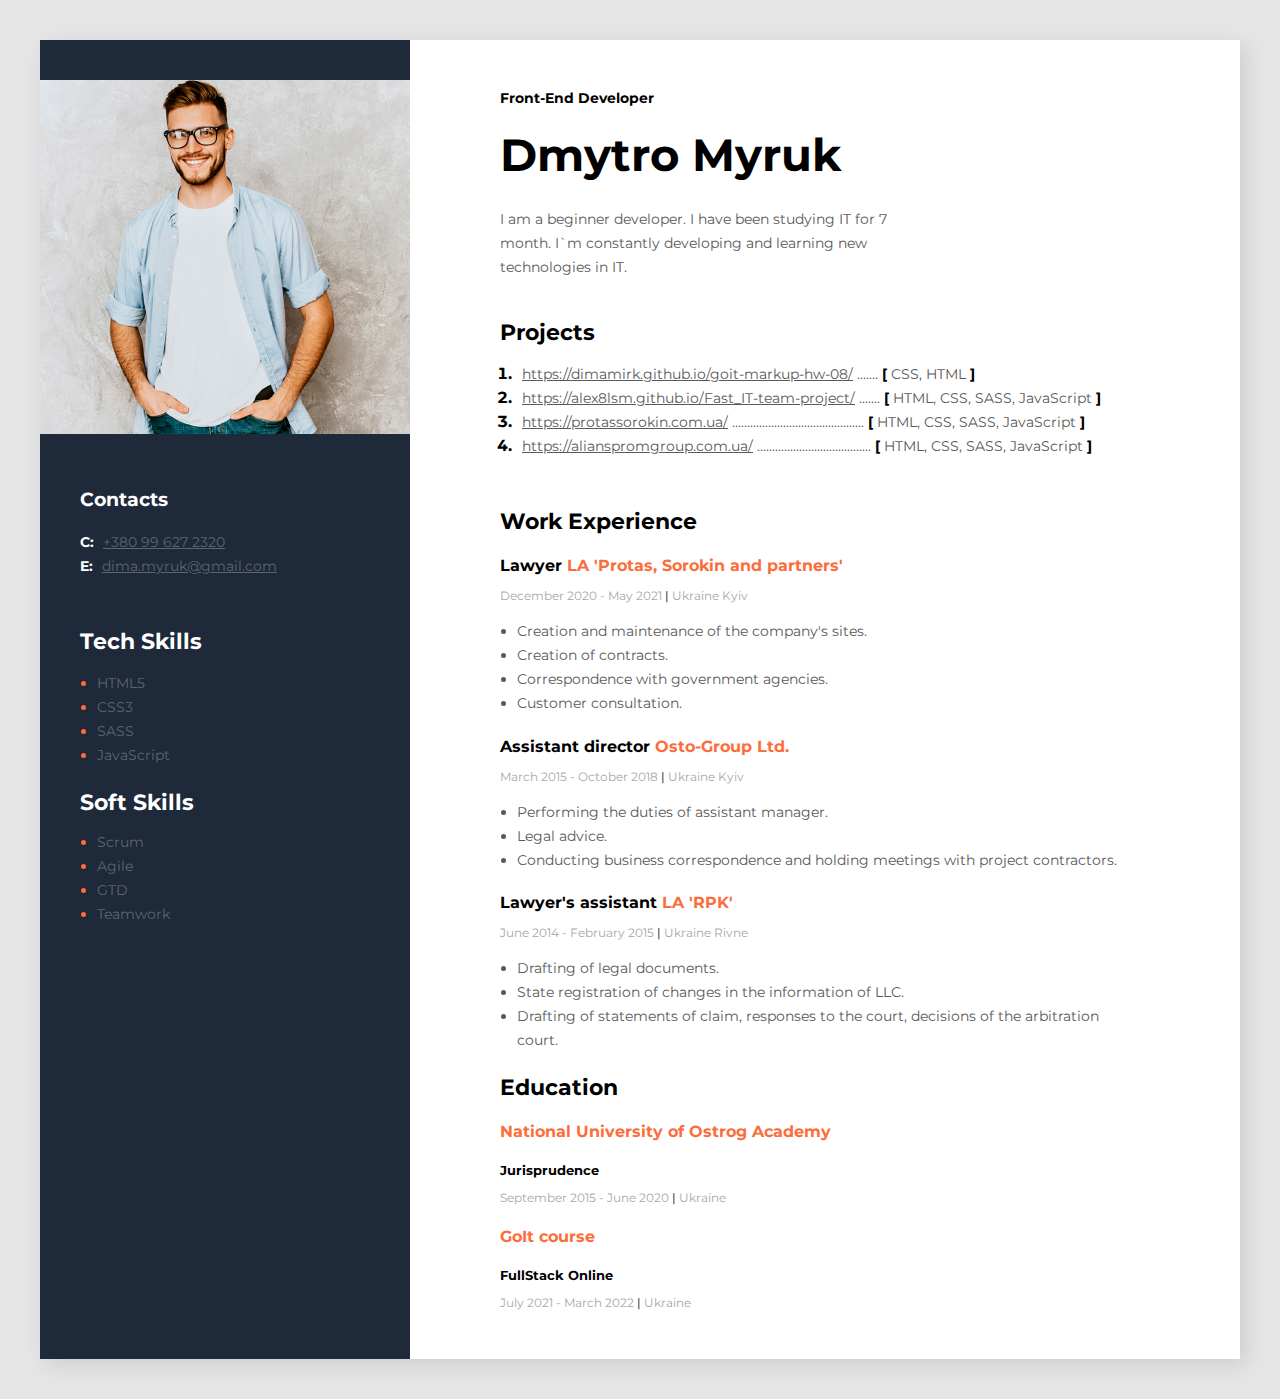
==== index.html @ 43bbacfa "rename resume.html" ====
<!DOCTYPE html>
<html lang="en">
<head>
    <meta charset="UTF-8">
    <meta http-equiv="X-UA-Compatible" content="IE=edge">
    <meta name="viewport" content="width=device-width, initial-scale=1.0">
    

    <link rel="preconnect" href="https://fonts.gstatic.com">
    <link href="https://fonts.googleapis.com/css2?family=Montserrat:ital,wght@0,700;1,400&display=swap" rel="stylesheet">
    <link rel="stylesheet" href="css/style.css">
    <title>Document</title>
</head>
<body>
    <!--main container -->
        <div class="main-container">
                <!--Main content section-->
                <div class='main-content-section'>
                    <!--about me section -->
                    <div class="about-me-section">
                    <h2 class="about-me-profession"> Front-End Developer</h2>
                    <h1 class="about-me-name">Dmytro Myruk<h1>

                        <p class="about-me-description">I am a beginner developer. I have been studying IT for 7 month. I`m constantly developing and learning new technologies in IT.</p>
                    </div>
                    <!--My project sections-->
                    <div class="my-project-section">  
                        <h3 class="main-content-title">Projects</h3>

                        <ol class="my-projects-list">
                            <li class="my-projects-item">
                                <span class="my-projects-text">
                                    <a href="https://dimamirk.github.io/goit-markup-hw-08/" class="my-projects-link">https://dimamirk.github.io/goit-markup-hw-08/</a>
                                    .......
                                    <span class="my-projects-bracket">[</span> CSS, HTML <span class="my-projects-bracket">]</span>
                               </span>
                            </li>
                            <li class="my-projects-item">
                                <span class="my-projects-text">
                                    <a href="https://alex8lsm.github.io/Fast_IT-team-project/" class="my-projects-link">https://alex8lsm.github.io/Fast_IT-team-project/</a>
                                    .......
                                    <span class="my-projects-bracket">[</span> HTML, CSS, SASS, JavaScript <span class="my-projects-bracket">]</span>
                                </span>
                            </li>
                            <li class="my-projects-item">
                                <span class="my-projects-text">                    
                                    <a href="https://protassorokin.com.ua/" class="my-projects-link"> https://protassorokin.com.ua/</a>
                                    ............................................
                                    <span class="my-projects-bracket">[</span> HTML, CSS, SASS, JavaScript <span class="my-projects-bracket">]</span>
                                </span>
                            </li>
                             <li class="my-projects-item">
                                <span class="my-projects-text">                    
                                    <a href="https://alianspromgroup.com.ua/" class="my-projects-link"> https://alianspromgroup.com.ua/</a>
                                    ......................................
                                    <span class="my-projects-bracket">[</span> HTML, CSS, SASS, JavaScript <span class="my-projects-bracket">]</span>
                                </span>
                            </li>
                        </ol>
                        <!--my Work Experience-->
                    </div>

                <div class="my-work-experience-section">
                        <h3 class="main-content-title">Work Experience</h3>
                        <!--company 3-->
                        <div class ="my-work-experience-company-block">
                            <h4 class="my-work-experience-position">Lawyer <span class="my-work-experience-company">LA 'Protas, Sorokin and partners'</span></h4>
                            <p class = "my-work-experience-period">December 2020 - May 2021 <span class="my-work-experience-divider">|</span> Ukraine Kyiv</p>
                            <ul class = "my-work-experience-duties">
                                <li class = "my-work-experience-duty">Сreation and maintenance of the company's sites.</li>
                                <li class = "my-work-experience-duty">Сreation of contracts.</li>
                                <li class = "my-work-experience-duty">Correspondence with government agencies.</li>
                                <li class = "my-work-experience-duty">Customer consultation.</li>
                            </ul> 
                        </div>
                        <!--company 2-->
                        <div class ="my-work-experience-company-block">
                            <h4 class="my-work-experience-position">Assistant director <span class="my-work-experience-company">Osto-Group Ltd.</span></h4>
                            <p class = "my-work-experience-period">March 2015 - October 2018 <span class="my-work-experience-divider">|</span> Ukraine Kyiv</p>
                            <ul class = "my-work-experience-duties">
                                <li class = "my-work-experience-duty">Performing the duties of assistant manager.</li>
                                <li class = "my-work-experience-duty">Legal advice.</li>
                                <li class = "my-work-experience-duty">Сonducting business correspondence and holding meetings with project contractors.</li>
                            </ul>
                        </div>
                        <!--company1-->
                        <div class ="my-work-experience-company-block">
                            <h4 class="my-work-experience-position">Lawyer's assistant <span class="my-work-experience-company">LA 'RPK'</span></h4>
                            <p class = "my-work-experience-period">June 2014 - February 2015 <span class="my-work-experience-divider">|</span> Ukraine Rivne</p>
                            <ul class = "my-work-experience-duties">
                                <li class = "my-work-experience-duty">Drafting of legal documents.</li>
                                <li class = "my-work-experience-duty">State registration of changes in the information of LLC.</li>
                                <li class = "my-work-experience-duty">Drafting of statements of claim, responses to the court, decisions of the arbitration court.</li>
                            </ul>
                        </div>
                    </div>
                        
                    <div class="my-education-section">
                        <!--Education block-->
                        <h3 class="main-content-title">Education</h3>
                        <h4><span class="my-work-experience-company">National University of Ostrog Academy</span></h4>
                        <h5 class="my-education-section__specialization">Jurisprudence</h5>
                        <p class = "my-work-experience-period">September 2015 - June 2020 <span class="my-work-experience-divider">|</span> Ukraine</p>
                    </div>
                     <div class="my-education-section">
                        <!--Education block-->
                        <h4><span class="my-work-experience-company">GoIt course</span></h4>
                        <h5 class="my-education-section__specialization">FullStack Online</h5>
                        <p class = "my-work-experience-period"> July 2021 - March 2022 <span class="my-work-experience-divider">|</span> Ukraine</p>
                    </div>
        </div>
        <!--sitebar section-->
        <aside class="sitebar-section">
            <img src="img/photo.jpg" alt="my photo">
           
            <!--Contacts section-->
            <div class="Contacts-section">
                <h3>Contacts</h3>
                <div>
                  <span class="Contacts-section-type"> C:</span> 
                    <a class ="Contacts-section-link" href="tel:+380996272320">+380 99 627 2320</a>
                </div>
                <div>
                   <span class="Contacts-section-type"> E:</span>
                    <a class="Contacts-section-link" href="mailto:dima.myruk@gmail.com">dima.myruk@gmail.com</a>
                </div>
            </div>
            <!--tech skill section-->
            <div class="Tech-Skills-section">
                <h3 class="sitebar-title">Tech Skills</h3>
                <ul class="Tech-Skills-list">
                    <li class="Tech-Skills-item"><span class="Tech-Skills-item-text">HTML5</span> </li>
                    <li class="Tech-Skills-item"><span class="Tech-Skills-item-text">CSS3</span></li>
                    <li class="Tech-Skills-item"><span class="Tech-Skills-item-text">SASS</span> </li>
                    <li class="Tech-Skills-item"><span class="Tech-Skills-item-text">JavaScript</span></li>
                    <!-- <li class="Tech-Skills-item"><span class="Tech-Skills-item-text">React.js</span></li>
                    <li class="Tech-Skills-item"><span class="Tech-Skills-item-text">Node.js</span></li> -->
                </ul>
            </div>
            <!--Soft skills-->
            <div>
                <h3 class="sitebar-title"><span id="Skills-margin-left"> Soft Skills</span> </h3>
                <ul class="Soft-Skills-list">
                    <li class="Soft-Skills-item"><span class="Soft-Skills-item-text">Scrum</span> </li>
                    <li class="Soft-Skills-item"><span class="Soft-Skills-item-text">Agile</span></li>
                    <li class="Soft-Skills-item"><span class="Soft-Skills-item-text">GTD</span></li>
                    <li class="Soft-Skills-item"><span class="Soft-Skills-item-text">Teamwork</span></li> 
                </ul>
            </div>
        </aside>
   </div>
</body>
</html>
---- css/style.css ----
body {
  background-color: #e5e5e5;
  font-family: 'Montserrat', sans-serif;
}
.main-container {
  display: flex;
  flex-direction: row-reverse;
  width: 1200px;
  height: 1319px;
  background-color: white;
  margin: 40px auto;
  box-shadow: 6px 6px 20px rgba(0, 0, 0, 0.1);
}
/* About me section */
.about-me-section {
  margin: 0 0 40px 0;
}

.about-me-profession {
  font-size: 700;
  color: #000;
  font-style: normal;
  font-weight: bold;
  font-size: 14px;
  line-height: 17px;
  margin: 0 0 20px 0;
}
.about-me-name {
  font-style: normal;
  font-weight: bold;
  font-size: 45px;
  line-height: 55px;
  color: #000;
  margin: 0 0 25px 0;
}

.about-me-description {
  font-family: Montserrat;
  width: 400px;
  font-style: normal;
  font-weight: normal;
  font-size: 14px;
  line-height: 24px;
  color: #595959;
}
/* My projects section */
.my-projects-item {
  color: #000;
  font-weight: bold;
}
.my-projects-text {
  font-style: normal;
  font-weight: normal;
  font-size: 14px;
  line-height: 24px;
  color: #595959;
  margin-left: 5px;
}
.my-projects-link {
  font-style: normal;
  font-weight: normal;
  font-size: 14px;
  line-height: 24px;
  color: #595959;
}
.my-projects-bracket {
  font-style: normal;
  font-weight: bold;
  font-size: 14px;
  line-height: 24px;
  color: #000000;
}
.my-project-section {
  margin-bottom: 50px;
}

.main-content-section {
  padding: 50px 90px;
}
.main-content-title {
  font-style: normal;
  font-weight: bold;
  font-size: 22px;
  line-height: 27px;
  color: #000;
  margin-bottom: 10px;
}
.my-projects-list {
  padding: 0 0 0 17px;
}

/* My work experience */

.my-work-experience-company {
  color: #fb6d3a;
}
.my-work-experience-position {
  font-style: normal;
  font-weight: bold;
  font-size: 16px;
  line-height: 20px;
  margin-bottom: 10px;
}
.my-work-experience-period {
  font-style: normal;
  font-weight: normal;
  font-size: 12px;
  line-height: 15px;
  color: #a8a8a8;
  margin-bottom: 10px;
}
.my-work-experience-divider {
  color: #000;
}
.my-work-experience-duties {
  padding-left: 17px;
}
.my-work-experience-duty {
  font-style: normal;
  font-weight: normal;
  font-size: 14px;
  line-height: 24px;
  color: #595959;
}
.my-work-experience-company-block {
  margin: 0 15px 0 0;
}
/* Education */
.my-education-section__specialization {
  margin: 10px 0;
}
/* Sitebar-section */
.sitebar-section {
  background-color: #1e2939;
  color: #ffffff;
  width: 370px;
  padding-top: 40px;
}
.Contacts-section,
.Tech-Skills-section {
  margin: 50px 0 0 40px;
}
.sitebar-title {
  font-style: normal;
  font-weight: bold;
  font-size: 22px;
  line-height: 27px;
  margin-bottom: 10px;
}
/* contacts section */
.Contacts-section-type {
  font-style: normal;
  font-weight: bold;
  font-size: 14px;
  line-height: 24px;
  margin-right: 5px;
}
.Contacts-section-link {
  color: #5d6570;
  font-style: normal;
  font-weight: normal;
  font-size: 14px;
  line-height: 24px;
}
/* Tech-Skills */
.Tech-Skills-list {
  padding: 0 0 0 17px;
}
.Tech-Skills-item {
  color: #fb6d3a;
  font-style: normal;
  font-weight: normal;
  font-size: 14px;
  line-height: 24px;
}
.Tech-Skills-list {
  color: #e5e5e5;
}
#Skills-margin-left {
  margin-left: 40px;
}
.Tech-Skills-item-text {
  color: #5d6570;
  font-style: normal;
  font-weight: normal;
  font-size: 14px;
  line-height: 24px;
}
.Soft-Skills-list {
  color: #fb6d3a;
  font-style: normal;
  font-weight: bold;
  font-size: 14px;
  line-height: 24px;
  margin-left: 17px;
}
.Soft-Skills-item-text {
  color: #5d6570;
  font-style: normal;
  font-weight: normal;
  font-size: 14px;
  line-height: 24px;
}
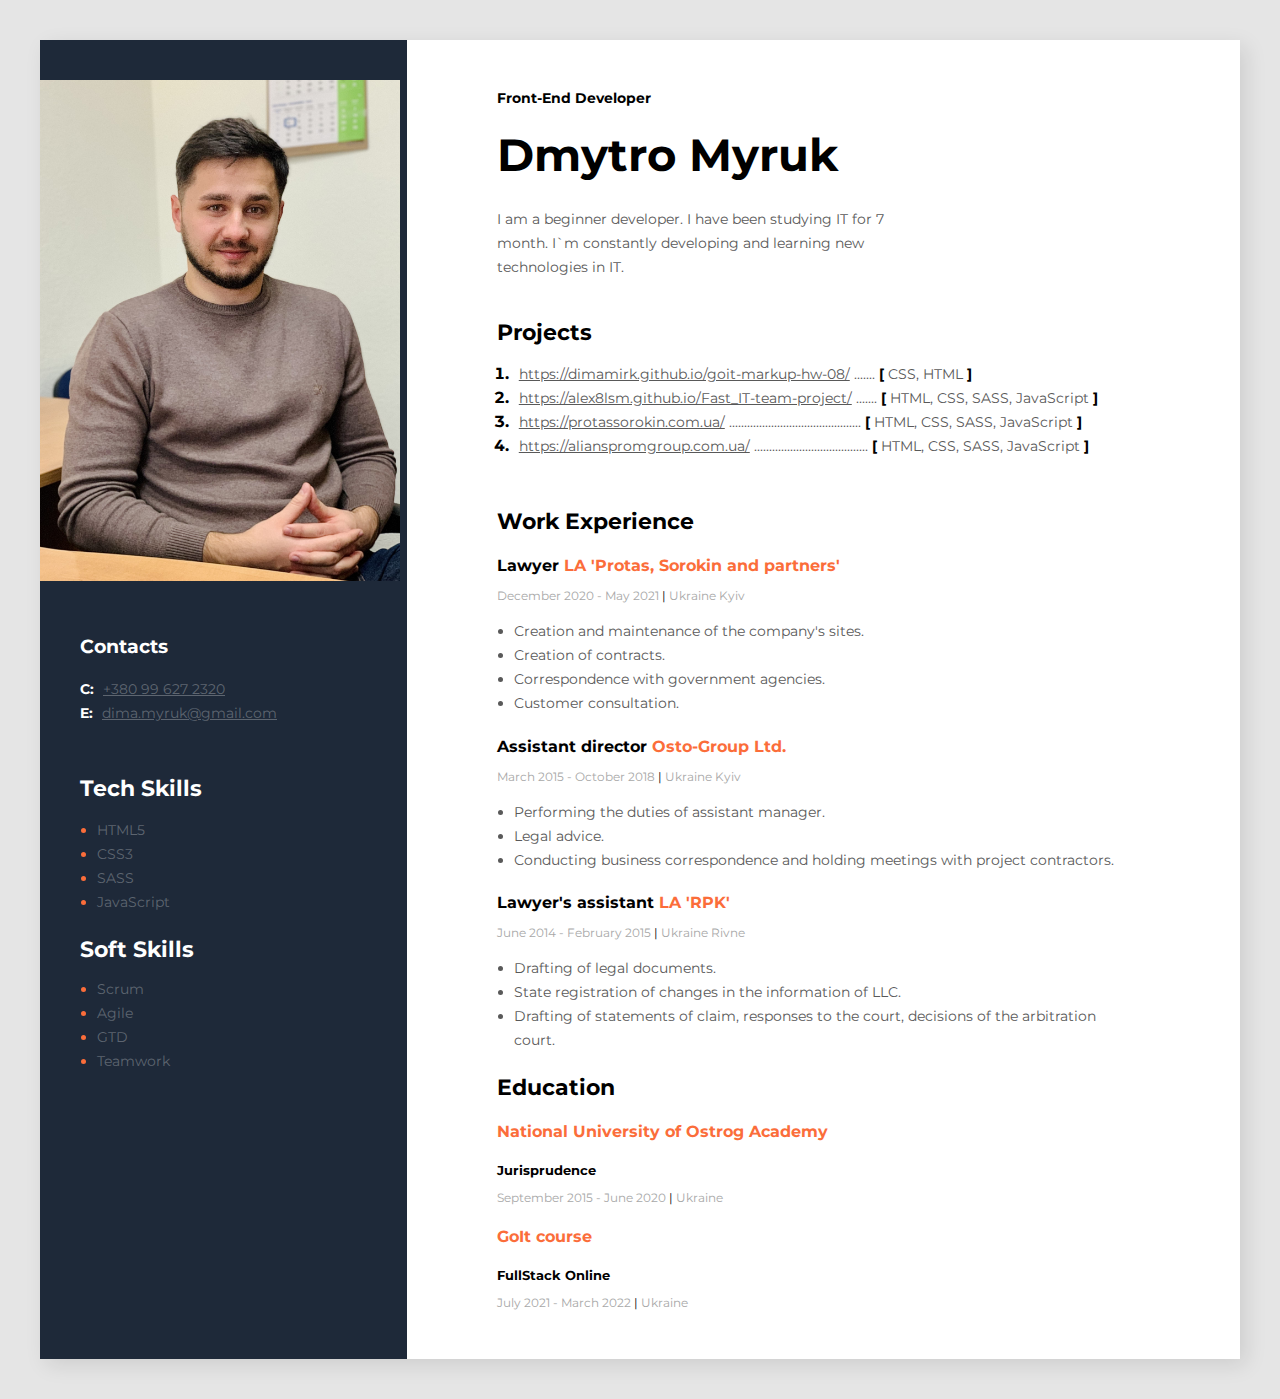
==== commit 4a021490: "add origin photo" ====
--- a/index.html
+++ b/index.html
@@ -111,7 +111,7 @@
         </div>
         <!--sitebar section-->
         <aside class="sitebar-section">
-            <img src="img/photo.jpg" alt="my photo">
+            <img src="img/resume_photo.jpg" width="360px"alt="my photo">
            
             <!--Contacts section-->
             <div class="Contacts-section">
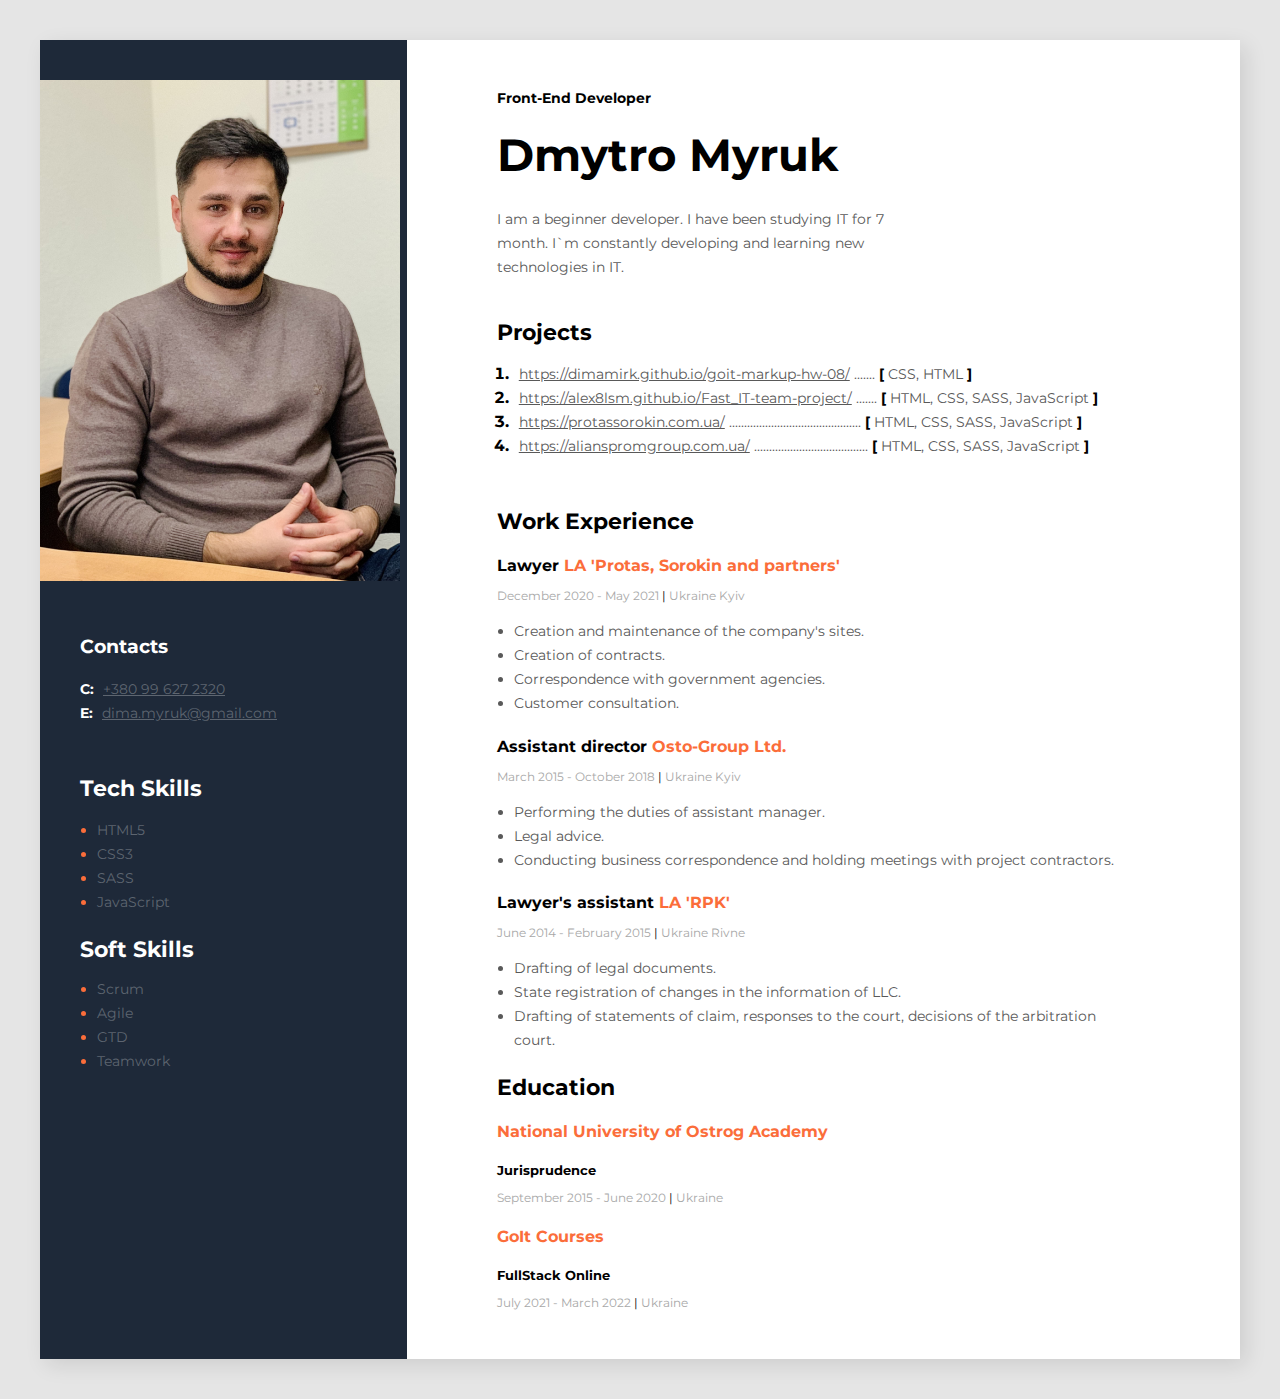
==== commit b4141d6b: "change courses name" ====
--- a/index.html
+++ b/index.html
@@ -9,7 +9,7 @@
     <link rel="preconnect" href="https://fonts.gstatic.com">
     <link href="https://fonts.googleapis.com/css2?family=Montserrat:ital,wght@0,700;1,400&display=swap" rel="stylesheet">
     <link rel="stylesheet" href="css/style.css">
-    <title>Document</title>
+    <title>Resume Myruk D</title>
 </head>
 <body>
     <!--main container -->
@@ -104,7 +104,7 @@
                     </div>
                      <div class="my-education-section">
                         <!--Education block-->
-                        <h4><span class="my-work-experience-company">GoIt course</span></h4>
+                        <h4><span class="my-work-experience-company">GoIt Courses</span></h4>
                         <h5 class="my-education-section__specialization">FullStack Online</h5>
                         <p class = "my-work-experience-period"> July 2021 - March 2022 <span class="my-work-experience-divider">|</span> Ukraine</p>
                     </div>
